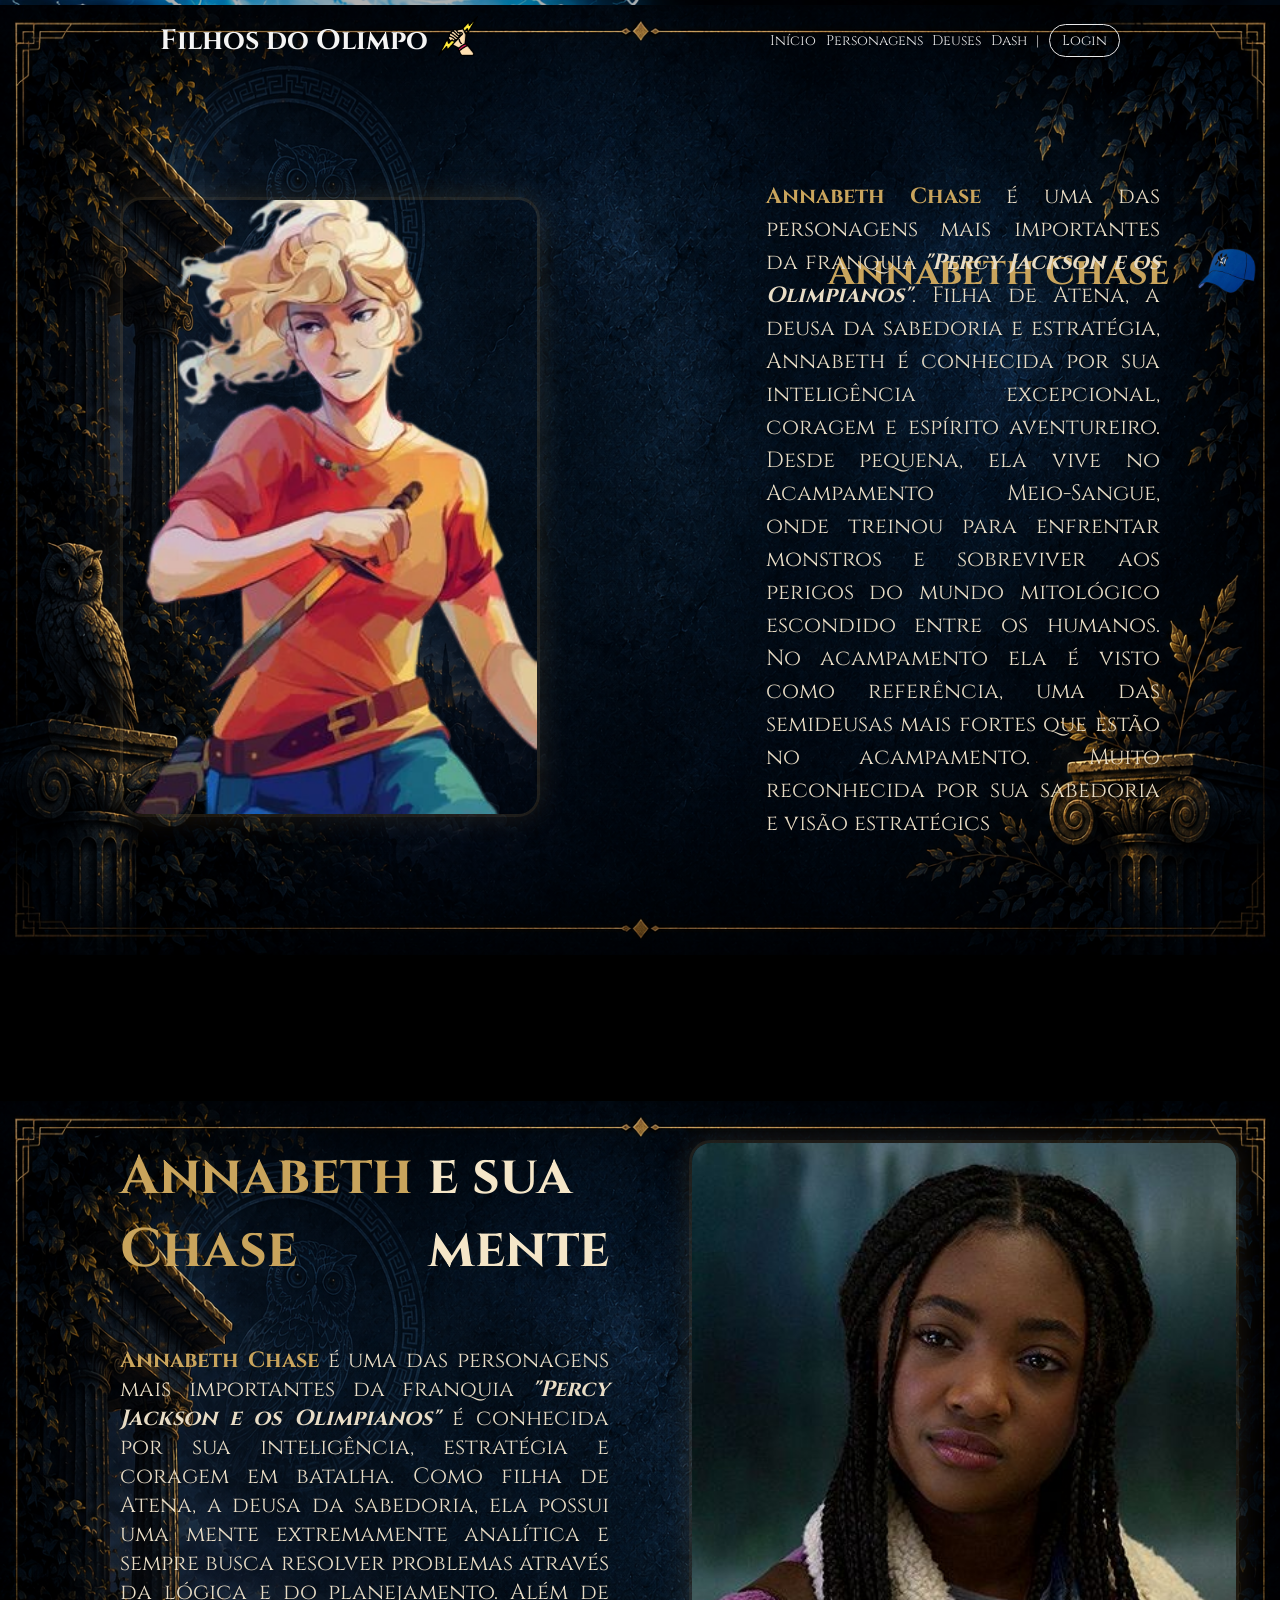
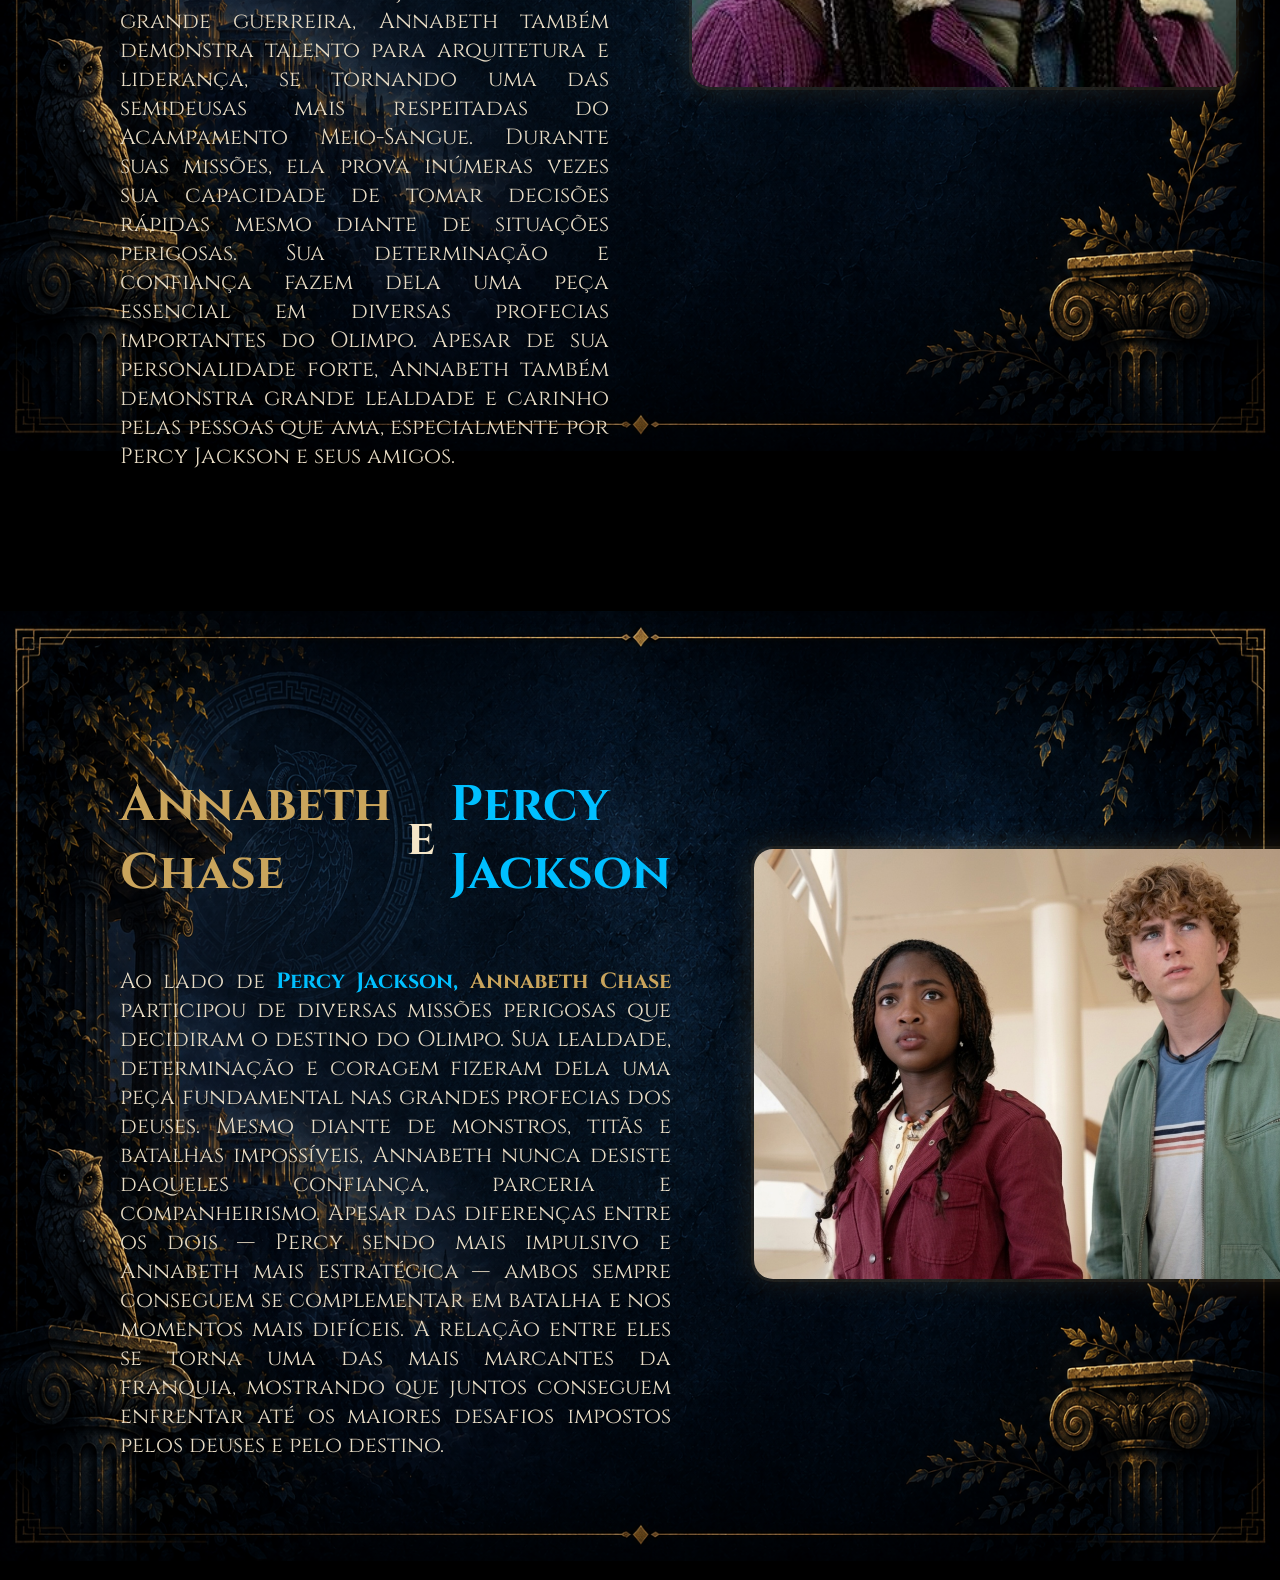
==== public/annabeth.html @ 49242289 "Adição de informações da annabeth" ====
<!doctype html>
<html lang="PT-BR">
  <head>
    <meta charset="UTF-8" />
    <meta http-equiv="X-UA-Compatible" content="IE=edge" />
    <meta name="viewport" content="width=device-width, initial-scale=1.0" />
    <title>Filhos do Olimpo</title>
    <script src="./js/sessao.js"></script>
    <link
      rel="stylesheet"
      href="https://cdn.jsdelivr.net/npm/bootstrap-icons@1.11.0/font/bootstrap-icons.css"
    />
    <link rel="stylesheet" href="./css/estilo.css" />
    <link rel="stylesheet" href="./css/annabeth.css" />
    <link
      rel="icon"
      href="./assets/icon/st_small_507x507-pad_600x600_f8f8f8.u1.png"
    />
    <link rel="preconnect" href="https://fonts.gstatic.com" />
    <link
      href="https://fonts.googleapis.com/css2?family=Cinzel:wght@400;700&display=swap"
      rel="stylesheet"
    />
  </head>
  <body>
    <div class="header transparente">
      <div class="container">
        <h1 class="titulo">
          <a href="./index.html" class="inicial">
            Filhos do Olimpo
            <span class="bolt"> </span>
          </a>
        </h1>
        <i class="fa-solid fa-bolt"></i>
        <ul class="navbar">
          <li>
            <a href="index.html">Início</a>
          </li>
          <li>
            <a href="personagens.html">Personagens</a>
          </li>
          <li>
            <a href="deuses.html">Deuses</a>
          </li>
          <li>
            <a href="./dashboard/dashboard.html">Dash</a>
          </li>
          <li>|</li>

          <li>
            <a id="loginBtn" href="login.html">Login</a>
          </li>
        </ul>
      </div>
    </div>
    <div class="contAnna">
      <div class="imgAnna">
        <img src="./assets/imgs/annabeth.jpeg" />
      </div>
      <div class="infoAnna">
        <div class="tituloAnna">
          <h3 style="color: #c9a45c">Annabeth Chase<img src="./assets/imgs/yankees.jpeg" /></h3>
        </div>
      </div>
        <div class="textos">
          <p>
            <b style="color: #c9a45c">Annabeth Chase</b> é uma das personagens
            mais importantes da franquia
            <b><i>"Percy Jackson e os Olimpianos"</i></b
            >. Filha de Atena, a deusa da sabedoria e estratégia, Annabeth é
            conhecida por sua inteligência excepcional, coragem e espírito
            aventureiro. Desde pequena, ela vive no Acampamento Meio-Sangue,
            onde treinou para enfrentar monstros e sobreviver aos perigos do
            mundo mitológico escondido entre os humanos. No acampamento ela é
            visto como referência, uma das semideusas mais fortes que estão no
            acampamento. Muito reconhecida por sua sabedoria e visão estratégics
          </p>
        </div>
      </div>
    </div>
   <div class="contAnna2">
  <div class="infoAnna2">
    <div class="tituloAnna2">
      <h3><b style="color: #c9a45c">Annabeth Chase</b> e sua mente</h3>
    </div>
    <div class="textos2">
      <p>
        <b style="color: #c9a45c">Annabeth Chase</b> é uma das personagens
        mais importantes da franquia
        <b><i>"Percy Jackson e os Olimpianos"</i></b> é conhecida por sua inteligência, 
        estratégia e coragem em batalha. Como filha de Atena, a deusa da sabedoria, 
        ela possui uma mente extremamente analítica e sempre busca resolver problemas 
        através da lógica e do planejamento. Além de grande guerreira, Annabeth também 
        demonstra talento para arquitetura e liderança, se tornando uma das semideusas 
        mais respeitadas do Acampamento Meio-Sangue.  Durante suas missões, ela prova inúmeras vezes sua capacidade de tomar decisões 
         rápidas mesmo diante de situações perigosas. Sua determinação e confiança fazem 
        dela uma peça essencial em diversas profecias importantes do Olimpo. Apesar de 
        sua personalidade forte, Annabeth também demonstra grande lealdade e carinho 
         pelas pessoas que ama, especialmente por Percy Jackson e seus amigos.
      </p>
    </div>
  </div>

  <div class="imgAnna2">
    <img src="./assets/imgs/annabeth2.jpeg" />
  </div>
</div>
<div class="contAnna2">
  <div class="infoAnna2">
    <div class="tituloAnna3">
      <h3><b style="color: #c9a45c">Annabeth Chase</b> e <b style="color: #00bfff">Percy Jackson</b></h3>
    </div>
    <div class="textos2">
      <p>
        Ao lado de <b style="color:#00bfff">Percy Jackson,</b> <b style="color: #c9a45c">Annabeth Chase</b> participou de diversas 
  missões perigosas que decidiram o destino do Olimpo. Sua lealdade, determinação e 
  coragem fizeram dela uma peça fundamental nas grandes profecias dos deuses. Mesmo 
  diante de monstros, titãs e batalhas impossíveis, Annabeth nunca desiste daqueles 
  confiança, parceria e companheirismo. Apesar das diferenças entre os dois — Percy 
  sendo mais impulsivo e Annabeth mais estratégica — ambos sempre conseguem se 
  complementar em batalha e nos momentos mais difíceis. A relação entre eles se torna 
  uma das mais marcantes da franquia, mostrando que juntos conseguem enfrentar até os 
  maiores desafios impostos pelos deuses e pelo destino.
      </p>
    </div>
  </div>
  <div class="imgAnna3">
    <img src="./assets/imgs/annabeth3.jpeg" />
  </div>
</div>
  </body>
</html>
<script>
  window.onload = function () {
    let nomeUsuario = sessionStorage.NOME_USUARIO;
    let deusUsuario = Number(sessionStorage.DEUS_USUARIO);
    if (nomeUsuario) {
        let loginBtn = document.getElementById("loginBtn");
    loginBtn.innerHTML = "Sair";
    loginBtn.href = "#";
    loginBtn.onclick = function(){
    sessionStorage.clear();
    window.location = "../login.html";
    };


    if(deusUsuario === 1){
      document.body.classList.add("poseidon");
    } else if(deusUsuario === 2){
      document.body.classList.add("hades");
    } else if(deusUsuario === 3){
      document.body.classList.add("zeus");
    }
      carregarDadosDeus(deusUsuario);
    };
}
</script>
---- public/css/estilo.css ----
@import url('https://fonts.googleapis.com/css2?family=Barlow:ital,wght@0,100;0,200;0,300;0,400;0,500;0,600;0,700;0,800;0,900;1,100;1,200;1,300;1,400;1,500;1,600;1,700;1,800;1,900&display=swap');

* {
  margin: 0;
  padding: 0;
  box-sizing: border-box;
}

/* Tema Poseidon */
body.poseidon {
  background-color: #0d3b66;
  color: #e0f7fa;
}
body.poseidon .header {
  height: var(--tamanho-header);
  border-bottom: 2px solid  #00BFFF;
  top: 0;
  width: 100%;
  display: flex;
  justify-content: space-between;
  align-items: center;
  padding: 20px 40px;
  z-index: 100;

  position: fixed;
  background-color: black;
  transition: background-color, border-bottom 0.3s ease-in-out, padding 0.4s ease-in-out ;
}
body.poseidon .header.transparente{
  background-color: rgba(0, 0, 0, 0);
  border-bottom: none;
}
body.poseidon p{
  color: #00BFFF
}
body.poseidon .navbar {
  color: #87CEFA
}
body.poseidon .navbar a{
  color: #87CEFA
}
body.poseidon .navbar a:hover {
  color: #00BFFF;
}
body.poseidon .titulo a{
  color: #00BFFF;
}
body.poseidon .bolt{
  background-image: url('../assets/imgs/poseidon.png');
  width: 30px;
  height: 35px;
  top: 0px  
}
body.poseidon .infoPercy p{
  color: white;
}
/* Tema Hades */
body.hades {
  background-color: #1c1c1c;
  color: #343434;
}
body.hades .header {
  height: var(--tamanho-header);
  border-bottom: 2px solid  red;
  top: 0;
  width: 100%;
  display: flex;
  justify-content: space-between;
  align-items: center;
  padding: 20px 40px;
  z-index: 100;

  position: fixed;
  background-color: black;
  transition: background-color, border-bottom 0.3s ease-in-out, padding 0.4s ease-in-out ;
}
body.hades .header.transparente{
  background-color: rgba(0, 0, 0, 0);
  border-bottom: none;
}
body.hades p{
  color: #FF0000;

}
body.hades .navbar{
  color: #FF0000
}
body.hades .navbar a{
  color: #FF0000;
}
body.hades .navbar a:hover {
  font-weight: bold;
  color: #DC143C;

}
body.hades .titulo a{
  color: #FF0000;
}
body.hades .bolt{
  background-image: url('../assets/imgs/hades.png');
  width: 40px;
  height: 40px;
}
body.hades .infoPercy p{
  color: white;
}
/* Tema Zeus */
body.zeus {
  color: #333;
}
body.zeus .header {
  height: var(--tamanho-header);
  border-bottom: 2px solid  #FFD700;
  top: 0;
  width: 100%;
  display: flex;
  justify-content: space-between;
  align-items: center;
  padding: 20px 40px;
  z-index: 100;

  position: fixed;
  background-color: black;
  transition: background-color, border-bottom 0.3s ease-in-out, padding 0.4s ease-in-out ;
}
body.zeus .header.transparente{
  background-color: rgba(0, 0, 0, 0);
  border-bottom: none;
}
body.zeus p{
  color: #FFD700
}
body.zeus .navbar{
  color: #FFD700
}
body.zeus .navbar a{
  color: #FFD700
}
body.zeus .navbar a:hover {
  color: #ffd60a;
}
body.zeus .titulo a{
  color: #FFD700;
}
body.zeus .infoPercy p{
  color: white;
}
html, body {
  height: 100%;
  margin: 0;
  padding: 0;
  font-family: 'Cinzel', serif;
  background-color: black;
  background-image: url('../assets/imgs/e994ff5019046b02f3ac9ad1aa79e4ce1685624efe61283eb0e5be4d29fea6fa.webp');
  background-size: cover;
  background-position: center;
  background-repeat: no-repeat;
  position:relative;
}
body::before{
  content: "";
  position: fixed;
  inset: 0;
  background: rgba(0,0,0,0.3);
  z-index: 0;
}


:root {
  --tamanho-header: 80px;
  --tamanho-banner: calc(100vh - var(--tamanho-header) - var(--tamanho-footer) - 2px);
  --tamanho-simulador: calc(100vh - var(--tamanho-header) - var(--tamanho-footer) - 2px);
  --tamanho-login: calc(190vh - var(--tamanho-header) - var(--tamanho-footer) - 2px);
  --tamanho-footer: 65px;
}

.container {
  display: flex;
  width: 80%;
  margin: auto;
}

.header {
  height: var(--tamanho-header);
  border-bottom: 2px solid  #EAEAEA;
  top: 0;
  width: 100%;
  display: flex;
  justify-content: space-between;
  align-items: center;
  padding: 20px 40px;
  z-index: 100;

  position: fixed;
  background-color: black;
  transition: background-color, border-bottom 0.3s ease-in-out, padding 0.4s ease-in-out ;
}

.header.transparente{
  background-color: rgba(0, 0, 0, 0);
  border-bottom: none;
}

.header .container {
  justify-content: space-between;
  align-items: center;
  height: 100%;
}

.header a {
  text-decoration: none;
  color: #EAEAEA;
  display: inline-block;
  transition: .3s;
}

.header a:hover{
  transform: scale(1.05);
}

#fraseContainer{
  display: none;
}

.agora {
  font-weight: 800;
}

.navbar{
  width: 350px;
  display: flex;
  align-items: center;
  justify-content: space-between;
  list-style: none;
  color: white;
  margin-left: 25px;
  font-size: 14px;
  position: relative;
}
.navbar #loginBtn{
  padding: 6px 12px;
  border: 1px solid;
  border-radius: 20px;
  
}

.navbar a {
  transition: 0.5s;

}

.navbar a:hover{
  transform: scale(1.1);
  color: rgb(255, 255, 255);
  font-weight: bold;
} 

.titulo {
  display: flex;
  align-items: center;
  gap: 10px;
  text-decoration: none;
  color: #F5F5F5;
  font-size: 28px;
}

.titulo .inicial{
  display: flex;
  align-items: center;
  gap: 10px;
  text-decoration: none;
  color: #F5F5F5;
  font-size: 28px;
}

.bolt{
    width: 40px;
    height: 40px;
    background-image: url('../assets/imgs/zeus.png');
    background-size: contain;
    background-repeat: no-repeat;
    background-position: center;
    position: relative;
    top: -4px;
}

.header h1 {
  margin: 0;
}

/*   */

.banner {
  width: 100%;
  height: 100vh;
  color: white;
  /* background-image: url('../assets/imgs/e994ff5019046b02f3ac9ad1aa79e4ce1685624efe61283eb0e5be4d29fea6fa.webp');
  background-size: cover;
  background-position: center;
  background-repeat: no-repeat; */
  position:relative;
}

/* .banner::before {
  /* content: "";
  position: absolute;
  inset: 0;
  background: rgba(0,0,0,0.6); 
}  */

.banner .container {
  justify-content: center;
  align-items: center;
  height: 100%;
  max-width: 3000px;
  text-align: left;
  position: relative;
  z-index: 1;
}

.banner .container p {
  width: 50%;
  margin: 0;
  padding: 0;
  font-size: 36px;
  text-align: center;
}

.banner .container span {
  font-weight: 800;
}
 /* .banner .tituloPercy{
  width: 50%;
  height: 15vh;
  display: flex;
  margin: 0 auto;
  justify-content: center;
  font-size: 36px;
  text-align: center;
  align-items: center;
} */
.contPercy{
    width: 100%;
    height: 100vh;
    display: flex;
    align-items: center;
    justify-content: space-between;
    padding: 0 100px;
    position: relative;
    
}
.imgPercy img{
    width: 650px;
    border-radius: 20px;
    box-shadow: 0 0 7px rgb(212, 127, 22);
    margin-top: 150px;
}
.infoPercy{
    width: 85%;
    margin-right: 30px;
    color: white;
    text-align: right;
    display: flex;
    gap: 10px;
    flex-direction: column;
    justify-content: center;
    margin-top: 150px;
}
.textos{
  font-size: 25px;
  width: 145%;
  margin-left: -200px;
} 
.direita{
  width: 50%;
  display: flex;
  flex-direction: column;
  align-items: center;
}
.tituloPercy{
    margin-bottom: 675px;
    margin-right: -100px;
}
.tituloPercy h3{
    font-size: 38px;
    color: #00BFFF;
}
.tituloPercy img{
  width: 45px;
}
.contPercy2{
    width: 100%;
    min-height: 100vh;
    display: flex;
    justify-content: space-between;
    align-items: center;
    padding: 0 120px;
    gap: 80px;
}
.infoPercy2{
    width: 55%;
    color: white;
    text-align: left;
}
.tituloPercy2 h3{
    display: flex;
    align-items: center;
    gap: 15px;
    font-size: 54px;
    margin-bottom: 30px;
}
.tituloPercy2 img{
    width: 45px;
}
.texto2 p{
    font-size: 22px;
    line-height: 1.8;
}
.imgPercy2 img{
    width: 650px;
    border-radius: 20px;
    box-shadow: 0 0 7px rgb(212, 127, 22);
}
.contPercy3{
    width: 100%;
    min-height: 100vh;
    display: flex;
    justify-content: space-between;
    align-items: center;
    padding: 0 120px;
    gap: 80px;
}
.infoPercy3{
    width: 55%;
    color: white;
    text-align: left;
}
.tituloPercy3 h3{
    display: flex;
    align-items: center;
    gap: 15px;
    font-size: 58px;
    margin-bottom: 30px;
    color: #00bfff;
}
.tituloPercy3 img{
    width: 50px;
}
.texto3 p{
    font-size: 22px;
}
.imgPercy3 img{
    width: 650px;
    border-radius: 20px;
    box-shadow: 0 0 7px rgb(212, 127, 22);
}
.botaoPers{
    width: 100%;
    display: flex;
    justify-content: center;
    align-items: center;
    margin: 120px 0;
    padding-bottom: 120px;
} 
.btnPersonagens{
    padding: 18px 40px;
    border-radius: 14px;
    color: white;
    text-decoration: none;
    font-size: 22px;
    font-family: 'Cinzel', serif;
    background: #00bfff52;
    transition: .2s;
    box-shadow: 0 0 15px rgba(0,191,255,.25);
}
.btnPersonagens:hover{
  transform: scale(1.02);
}

/* FOOTER */

.footer {
  background-color: #32b9cd;
  height: 150px;
  color: #fff;
  display: flex;
  font-size: 15px;
}

.footer .container {
  justify-content: center;
  text-align: center;
}

.footer .container .version {
  font-size: 12px;
}

/* LOGIN */

.login {
  background-image: url('../assets/imgs/login2.jpeg');
  background-size: cover;
  height: 100vh;
  position: relative;
}

.login::before {
  content: "";
  position: absolute;
  inset: 0;
  background: rgba(0,0,0,0.4);
  z-index: 0  
} 

.login .container {
  justify-content: center;
  align-items: center;
  height: 100%;
  position: relative;
  z-index: 2;
}

.login .inicial{
  display: flex;
  justify-content: center;
  align-items: center;
  text-align: center;
}

.card {
  width: 425px;
  background-color: rgb(19, 64, 116, 0.4);
  border-radius: 10px;
  display: flex;
  align-items: center;
  justify-content: space-evenly;
  color: #EAEAEA;
  flex-direction: column;
  padding: 30px;
}

.card h2 {
  margin: 0;
  font-size: 30px;
}

.formulario {
  display: flex;
  height: 90%;
  width: 80%;
  justify-content: space-around;
  flex-direction: column;
}

.formulario span {
  font-size: 15px;
  font-weight: 800;
}

.formulario input{
  border: 2px solid #2A2F3A;
  text-align: center;
  border-radius: 10px;
  margin: 0;
}

.formulario select {
  border: 2px solid #2A2F3A;
  background-color: white;
  color: gray;
  height: 36px;
  text-align: center;
  border-radius: 10px;
  margin: 0;
}

.campo {
  display: flex;
  flex-direction: column;
  justify-content: start;
  padding: 5px 0;
}

.botao {
  cursor: pointer;
  font-family: 'Cinzel', serif;
  border: 0;
  border-radius: 5px;
  font-weight: 600;
  font-size: 18px;
  color: #fff;
  background-color: #B03A48;
  width: 120px;
  height: 30px;
  align-self: center;
  margin-top: 20px;
}

.loading-div {
  width: 50px;
  display: none;
}

.loading-div img {
  height: 50px;
  width: 50px;
}

#div_erros_login {
  display: none
}

/* FORMULARIO */

.alerta_erro{
  display: flex;
  justify-content: flex-end;
}

.card_erro {
  display: none;
  background-color: #fff;
  color: black;
  width: 230px;
  position: fixed;
  border-radius: 4px;
  border: #ED145B 3px solid;
  padding: 10px;
  margin-right: 10%;
}

.card_erro #mensagem_erro{
  font-weight: 500;
  font-size: 20px;
}

.formulario .tipo_campo {
  font-size: 20px;
  font-weight: 600 !important;
}

.formulario {
  display: flex;
  flex-direction: column;
}

input{
  margin-bottom: 10px;
  border: 2px solid #32b9cd;
  padding: 10px;
  text-align: center;
  border-radius: 10px;
}

.btn {
  font-family: 'Cinzel', serif;
  border: 0;
  border-radius: 5px;
  font-weight: 600;
  font-size: 18px;
  padding: 10px 15px;
  color: white;
  background-color: #ED145B;
  width: 120px;
  align-self: center;
  margin-top: 5px;
}

.loading-div {
  width: 50px;
  margin: auto;
  display: none;
}

.loading-div img {
  height: 50px;
  width: 50px;
}

/* SIMULADOR */

.simulador {
  color: white;
}

.simulador .container {
  flex-direction: column;
  overflow: scroll; 
  height: var(--tamanho-simulador);
}

/* ALERTA */

#alerta {
  position: absolute;
  right: 0;
  bottom: 0;
}

.mensagem-alarme {
  background-color: white;
  border-radius: 5px;
  width: 300px;
  height: 80px;
  margin: 10px;
  padding: 10px 0;
  display: flex;
  justify-content: space-evenly;
  align-items: center;
}

.mensagem-alarme h3 {
  font-size: 14px;
  margin: 0;
}

.mensagem-alarme .informacao {
  width: 66%;
}

.alarme-sino {
  width: 48px;
  height: 48px;
  animation-name: bell;
  animation-duration: 4s;
  background-image: url('https://cdn-icons-png.flaticon.com/512/1157/1157000.png');
  background-size: cover;
  animation-iteration-count: infinite;
}

@keyframes bell {
  0%   {transform: rotate(25deg)}
  25%  {transform: rotate(-25deg)}
  50%  {transform: rotate(25deg)}
  75%  {transform: rotate(-25deg)}
  100% {transform: rotate(25deg)}
}
---- public/css/annabeth.css ----
html, body{
    height: 100%;
    margin: 0;
    padding: 0;
    color: white;
    font-family: 'Cinzel', serif;
    /* background-image: url('../assets/imgs/annabethFundo.jpeg'); */
}
/* body{
    background-image: url('../assets/imgs/annabethFundo.jpeg');
    background-size: cover;
    background-repeat: no-repeat;
    background-position: center top;     
}  */
.contAnna{
    width: 100%;
    display: flex;
    justify-content: center;
    align-items: center;
    gap: 80px;
    padding: 180px 120px 120px;
    background-image: url('../assets/imgs/annabethFundo.jpeg');
    background-size: 100% 950px;
    background-position: center;
    background-repeat: no-repeat;
    position: relative;
    z-index: 10;
}
.imgAnna img{
    width: 420px;
    height: 620px;
    object-fit: cover;
    border: 3px solid rgba(201, 164, 92, 0.15);
    border-radius: 22px;
    box-shadow: 0 0 30px rgba(201, 164, 92, 0.15);
}
.infoAnna{
    width: 700px;
    display: flex;
    flex-direction: column;
    justify-content: center;
    align-items: center;
    gap: 35px;
}
.tituloAnna h3{
    display: flex;
    align-items: center;
    font-size: 64px;
    color: #f5e6c8;
    gap: 15px;
    text-align: center;
}
.tituloAnna h3{
    font-size: 38px;
    width: 500px;
    margin-bottom: 475px;
    margin-right: -800px;
    margin-left: 75px;
}
.tituloAnna img{
    width: 90px;
}
.textos{
    width: 100%;
}
.textos p{
    width: 100%;
    font-size: 22px;
    line-height: 1.5;
    color: #e8dcc5;
    text-align: justify;
}
.contAnna2{
    width: 100%;
    min-height: 100vh;
    display: flex;
    justify-content: space-between;
    align-items: flex-start;
    gap: 80px;
    padding: 180px 120px 120px;
    background-image: url('../assets/imgs/annabethFundo.jpeg');
    background-size: 100% 950px;
    background-position: center;
    background-repeat: no-repeat;
    position: relative;
    z-index: 10;
}
.imgAnna2 img{
    display: flex;
    justify-content: right;
    width: 550px;
    border: 3px solid rgba(201, 164, 92, 0.15);
    border-radius: 22px;
    box-shadow: 0 0 30px rgba(201, 164, 92, 0.15);
}
.infoAnna2{
    width: 55%;
    display: flex;
    flex-direction: column;
    gap: 30px;
    text-align: left;
}
.tituloAnna2 h3{
    display: flex;
    align-items: center;
    gap: 15px;
    font-size: 54px;
    margin-bottom: 30px;
    color: #f5e6c8;
}
.tituloAnna2 img{
    width: 70px;
}
.textos2 p{
    font-size: 22px;
    color: #e8dcc5;
    text-align: justify;
}
.tituloAnna3 h3{
    display: flex;
    align-items: center;
    gap: 15px;
    font-size: 50px;
    margin-bottom: 30px;
    color: #f5e6c8;
}
.imgAnna3 img{
    margin-top: 75px;
    display: flex;
    justify-content: right;
    width: 650px;
    border: 3px solid rgba(201, 164, 92, 0.15);
    border-radius: 22px;
    box-shadow: 0 0 30px rgba(201, 164, 92, 0.15);
}
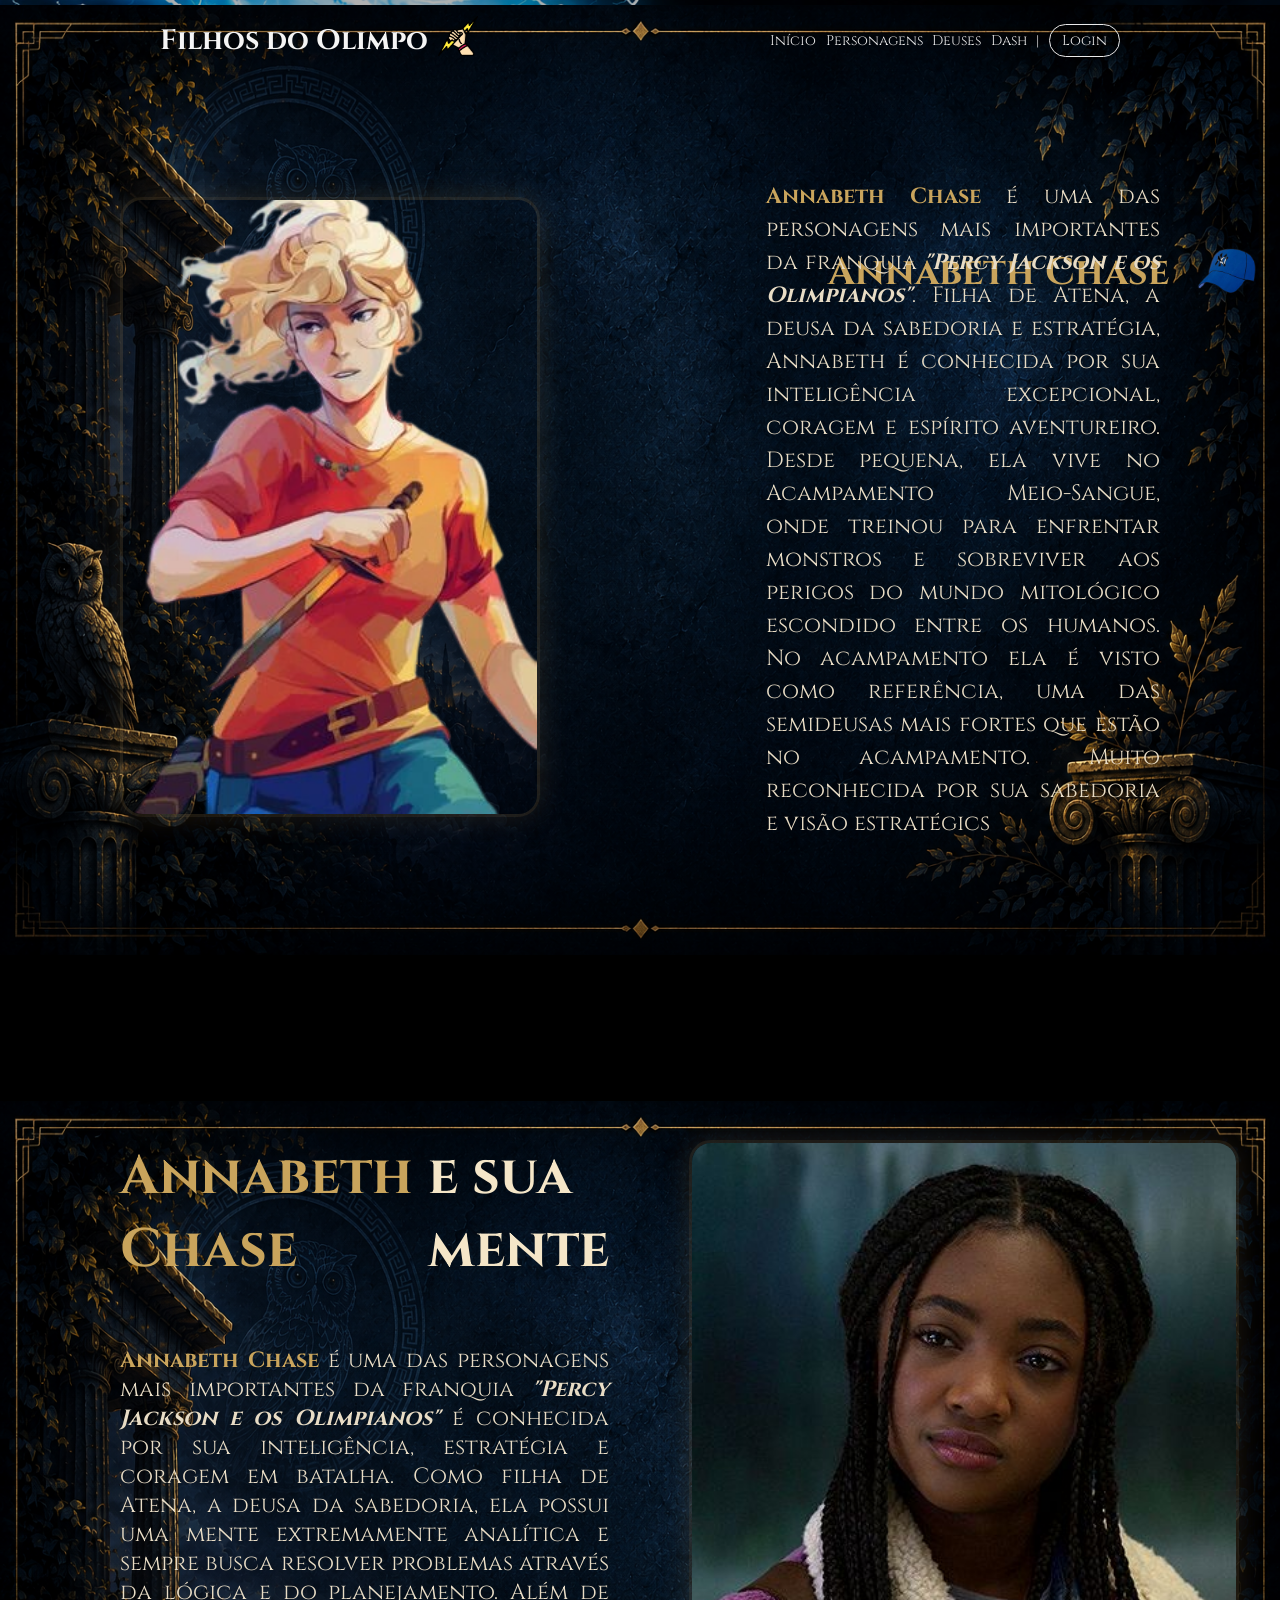
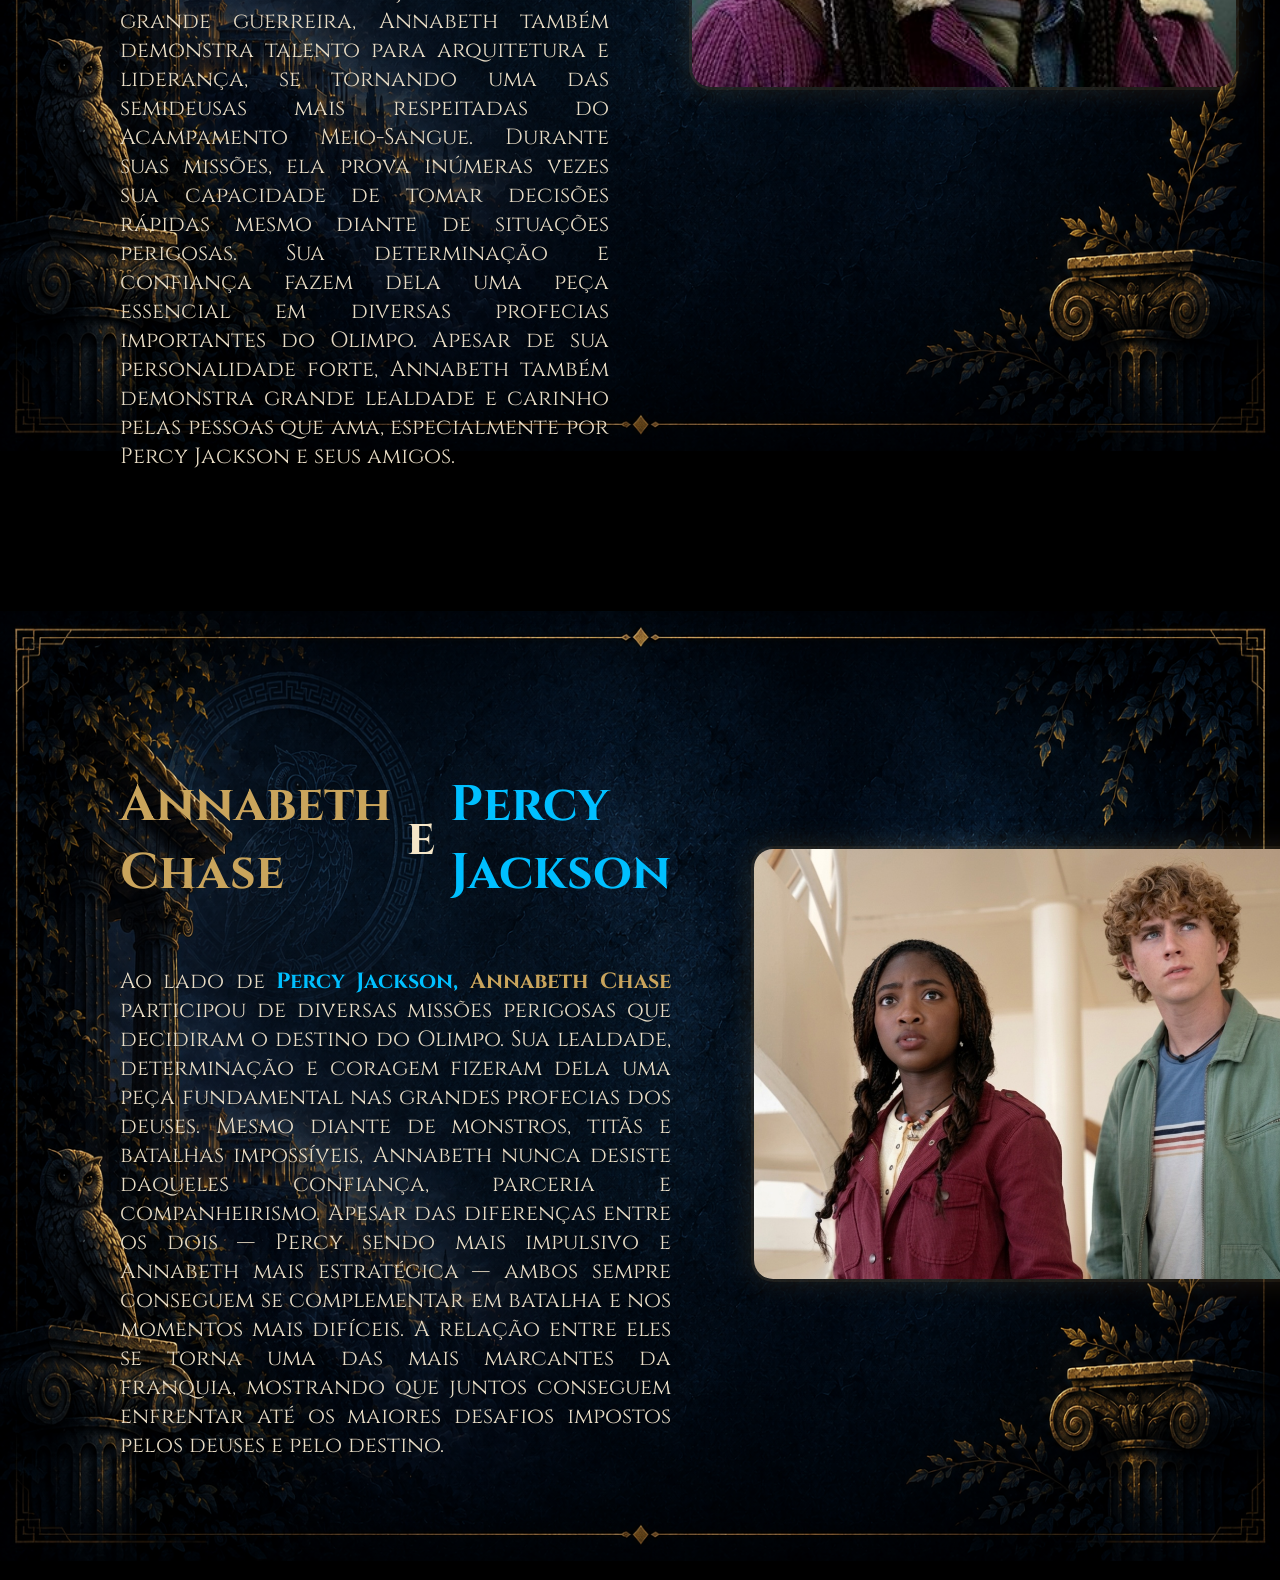
==== commit 7c15368f: "Adição da aba do grover" ====
--- a/public/annabeth.html
+++ b/public/annabeth.html
@@ -128,7 +128,7 @@
     <img src="./assets/imgs/annabeth3.jpeg" />
   </div>
 </div>
-  </body>
+</body>
 </html>
 <script>
   window.onload = function () {
--- a/public/css/estilo.css
+++ b/public/css/estilo.css
@@ -352,7 +352,7 @@
 .imgPercy img{
     width: 650px;
     border-radius: 20px;
-    box-shadow: 0 0 7px rgb(212, 127, 22);
+    box-shadow: 0 0 7px #00bfffad;
     margin-top: 150px;
 }
 .infoPercy{
@@ -419,7 +419,7 @@
 .imgPercy2 img{
     width: 650px;
     border-radius: 20px;
-    box-shadow: 0 0 7px rgb(212, 127, 22);
+    box-shadow: 0 0 7px #00bfffad;
 }
 .contPercy3{
     width: 100%;
@@ -452,7 +452,7 @@
 .imgPercy3 img{
     width: 650px;
     border-radius: 20px;
-    box-shadow: 0 0 7px rgb(212, 127, 22);
+    box-shadow: 0 0 7px #00bfffad;
 }
 .botaoPers{
     width: 100%;
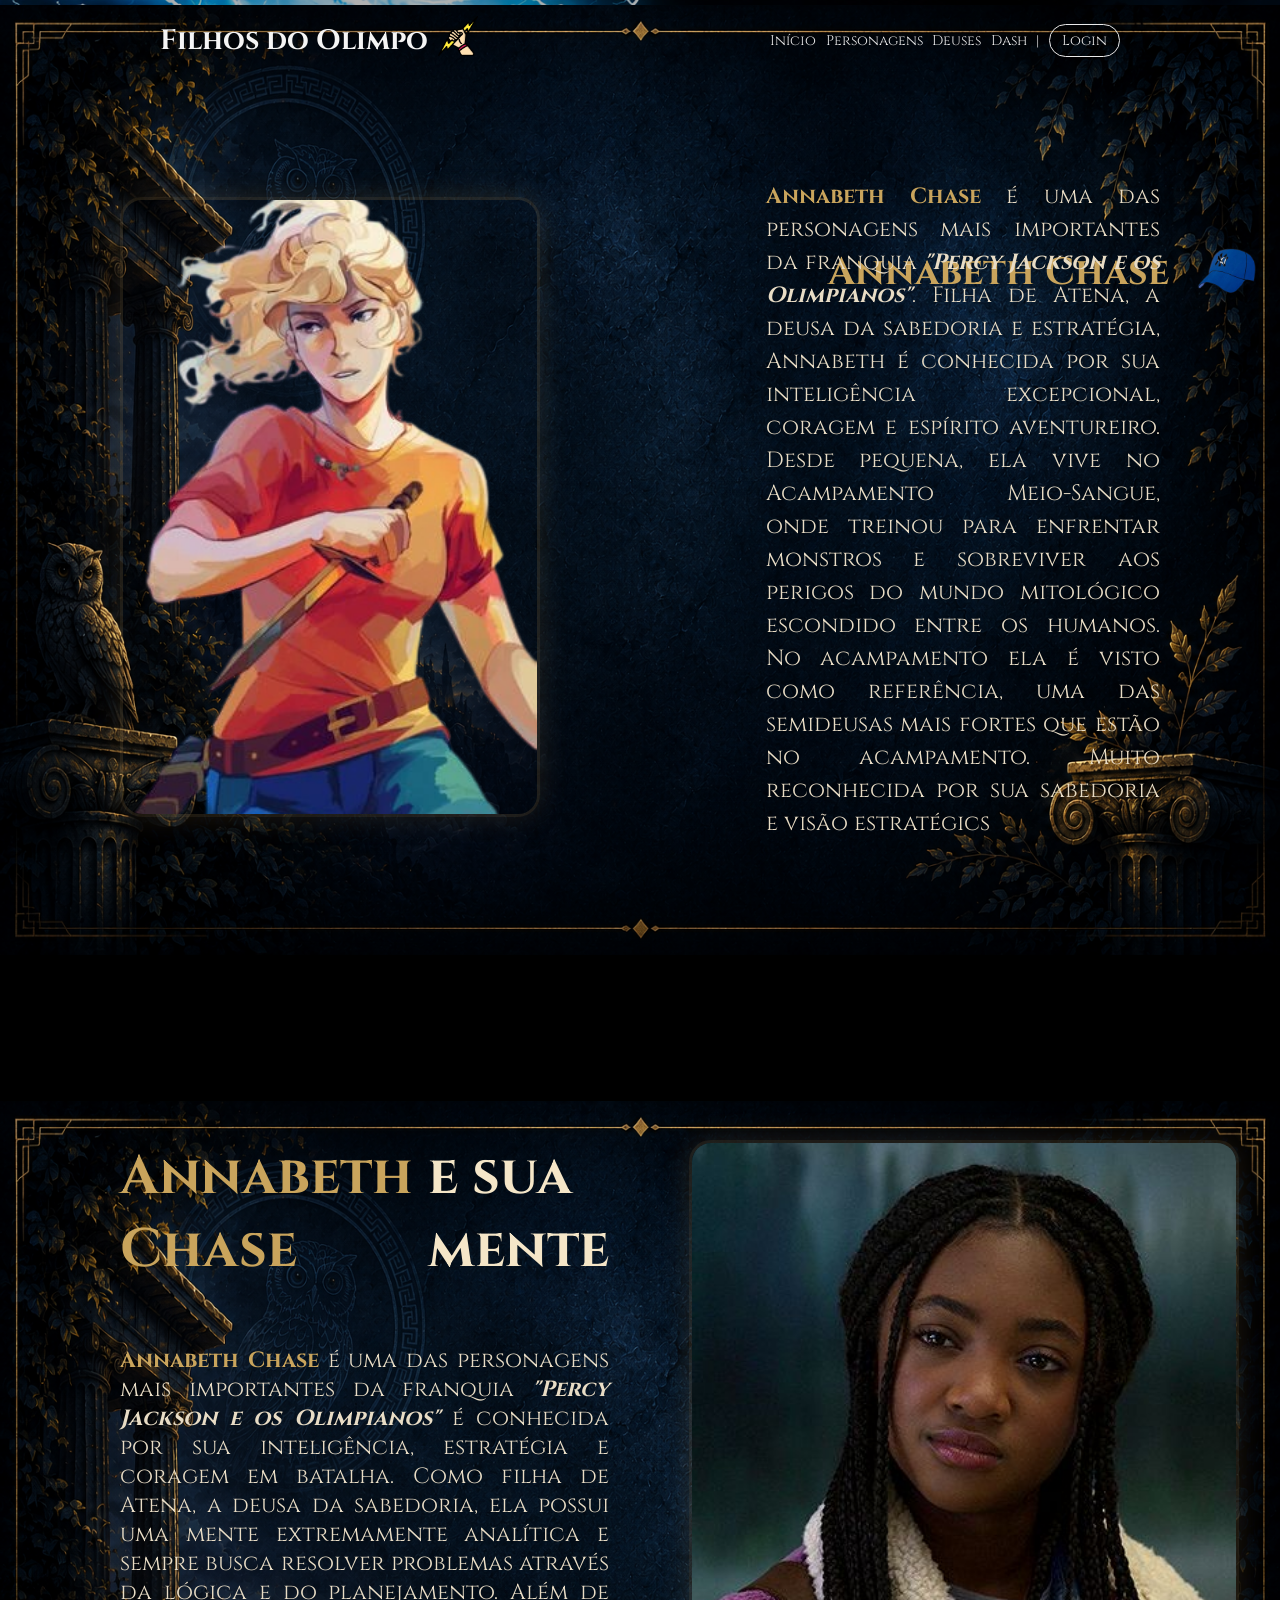
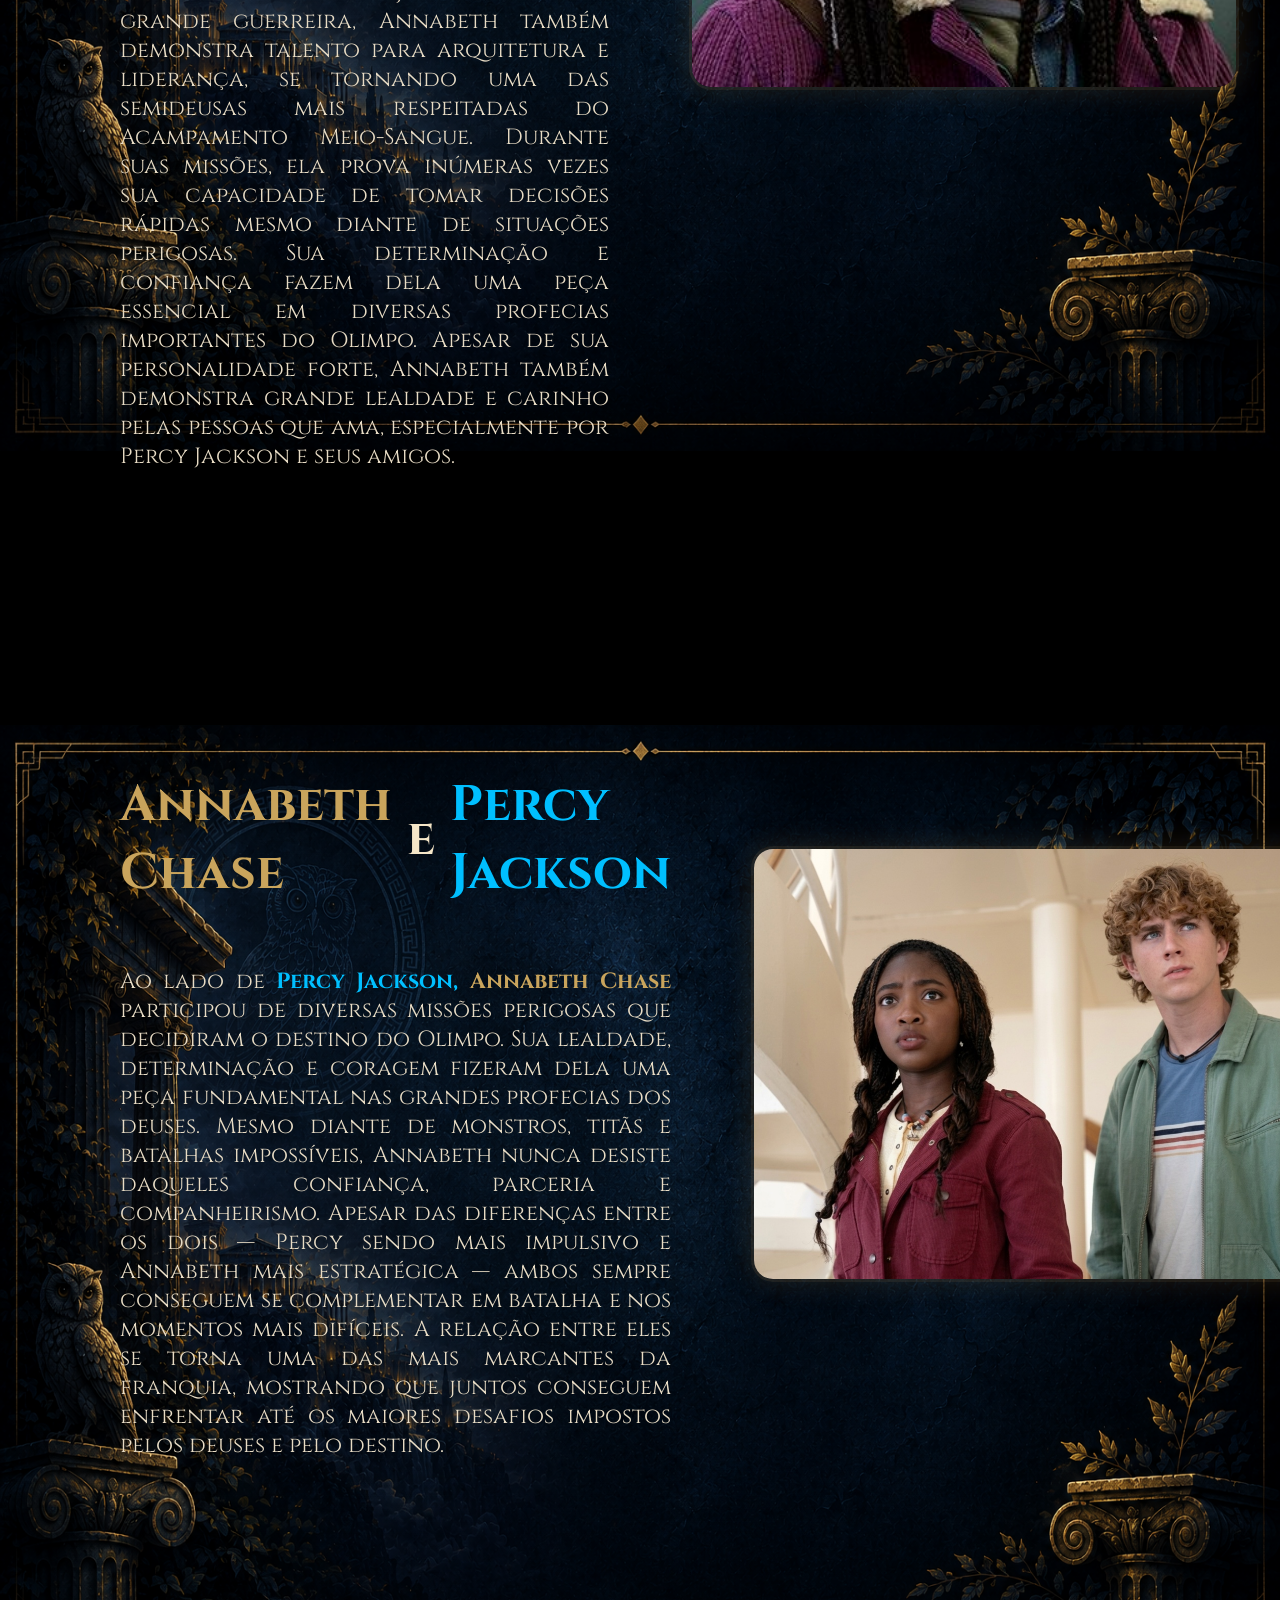
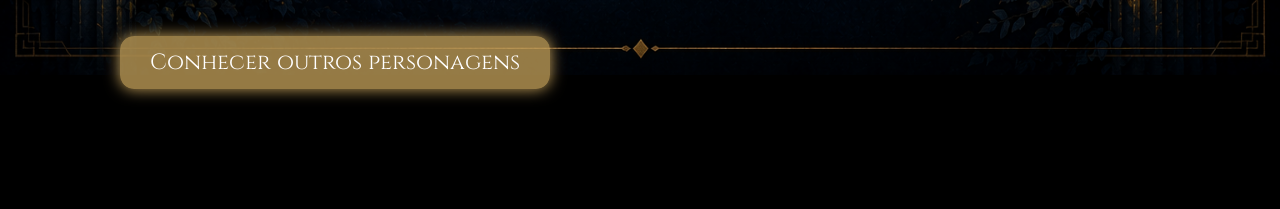
==== commit 981d9247: "Adição do hover nos novos botões" ====
--- a/public/annabeth.html
+++ b/public/annabeth.html
@@ -6,21 +6,12 @@
     <meta name="viewport" content="width=device-width, initial-scale=1.0" />
     <title>Filhos do Olimpo</title>
     <script src="./js/sessao.js"></script>
-    <link
-      rel="stylesheet"
-      href="https://cdn.jsdelivr.net/npm/bootstrap-icons@1.11.0/font/bootstrap-icons.css"
-    />
-    <link rel="stylesheet" href="./css/estilo.css" />
-    <link rel="stylesheet" href="./css/annabeth.css" />
-    <link
-      rel="icon"
-      href="./assets/icon/st_small_507x507-pad_600x600_f8f8f8.u1.png"
-    />
+    <link rel="stylesheet" href="https://cdn.jsdelivr.net/npm/bootstrap-icons@1.11.0/font/bootstrap-icons.css"/>
+    <link rel="stylesheet" href="./css/estilo.css"/>
+    <link rel="stylesheet" href="./css/annabeth.css"/>
+    <link rel="icon" href="./assets/icon/st_small_507x507-pad_600x600_f8f8f8.u1.png"/>
     <link rel="preconnect" href="https://fonts.gstatic.com" />
-    <link
-      href="https://fonts.googleapis.com/css2?family=Cinzel:wght@400;700&display=swap"
-      rel="stylesheet"
-    />
+    <link href="https://fonts.googleapis.com/css2?family=Cinzel:wght@400;700&display=swap" rel="stylesheet"/>
   </head>
   <body>
     <div class="header transparente">
@@ -46,7 +37,6 @@
             <a href="./dashboard/dashboard.html">Dash</a>
           </li>
           <li>|</li>
-
           <li>
             <a id="loginBtn" href="login.html">Login</a>
           </li>
@@ -100,7 +90,6 @@
       </p>
     </div>
   </div>
-
   <div class="imgAnna2">
     <img src="./assets/imgs/annabeth2.jpeg" />
   </div>
@@ -121,13 +110,15 @@
   complementar em batalha e nos momentos mais difíceis. A relação entre eles se torna 
   uma das mais marcantes da franquia, mostrando que juntos conseguem enfrentar até os 
   maiores desafios impostos pelos deuses e pelo destino.
-      </p>
+      </p><br><br><br><br><br><br><br><br>
+        <a href="./personagens.html" class="btnCon">Conhecer outros personagens</a>
     </div>
   </div>
   <div class="imgAnna3">
     <img src="./assets/imgs/annabeth3.jpeg" />
   </div>
 </div>
+    <script src="./js/transicao.js"></script>
 </body>
 </html>
 <script>
--- a/public/css/estilo.css
+++ b/public/css/estilo.css
@@ -54,6 +54,12 @@
 body.poseidon .infoPercy p{
   color: white;
 }
+body.poseidon .infoPercy2 p{
+  color: white;
+}
+body.poseidon .infoPercy3 p{
+  color: white;
+}
 /* Tema Hades */
 body.hades {
   background-color: #1c1c1c;
@@ -104,6 +110,12 @@
 body.hades .infoPercy p{
   color: white;
 }
+body.hades .infoPercy2 p{
+  color: white;
+}
+body.hades .infoPercy3 p{
+  color: white;
+}
 /* Tema Zeus */
 body.zeus {
   color: #333;
@@ -143,6 +155,12 @@
   color: #FFD700;
 }
 body.zeus .infoPercy p{
+  color: white;
+}
+body.zeus .infoPercy2 p{
+  color: white;
+}
+body.zeus .infoPercy3 p{
   color: white;
 }
 html, body {
@@ -474,7 +492,7 @@
     box-shadow: 0 0 15px rgba(0,191,255,.25);
 }
 .btnPersonagens:hover{
-  transform: scale(1.02);
+  transform: scale(1.05);
 }
 
 /* FOOTER */
--- a/public/css/annabeth.css
+++ b/public/css/annabeth.css
@@ -1,17 +1,30 @@
+/* Tema deuses */
+body.poseidon .textos p{
+    color:#e8dcc5
+}
+body.poseidon .textos2 p{
+    color:#e8dcc5
+}
+body.hades .textos p{
+    color:#e8dcc5
+}
+body.hades .textos2 p{
+    color:#e8dcc5
+}
+body.zeus .textos p{
+    color:#e8dcc5
+}
+body.zeus .textos2 p{
+    color:#e8dcc5
+}
+/* Tema deuses */
 html, body{
     height: 100%;
     margin: 0;
     padding: 0;
     color: white;
     font-family: 'Cinzel', serif;
-    /* background-image: url('../assets/imgs/annabethFundo.jpeg'); */
 }
-/* body{
-    background-image: url('../assets/imgs/annabethFundo.jpeg');
-    background-size: cover;
-    background-repeat: no-repeat;
-    background-position: center top;     
-}  */
 .contAnna{
     width: 100%;
     display: flex;
@@ -133,4 +146,19 @@
     border-radius: 22px;
     box-shadow: 0 0 30px rgba(201, 164, 92, 0.15);
 }
-    +.btnCon{
+    display: inline-block;
+    padding: 12px 30px;
+    border-radius: 14px;
+    color: white;
+    text-decoration: none;
+    font-size: 22px;
+    font-family: 'Cinzel', serif;
+    background: #c9a55cbd;
+    box-shadow: 0 0 15px #c9a45c;
+    transition: .2s;
+}
+
+.btnCon:hover{
+    transform: scale(1.05);
+}
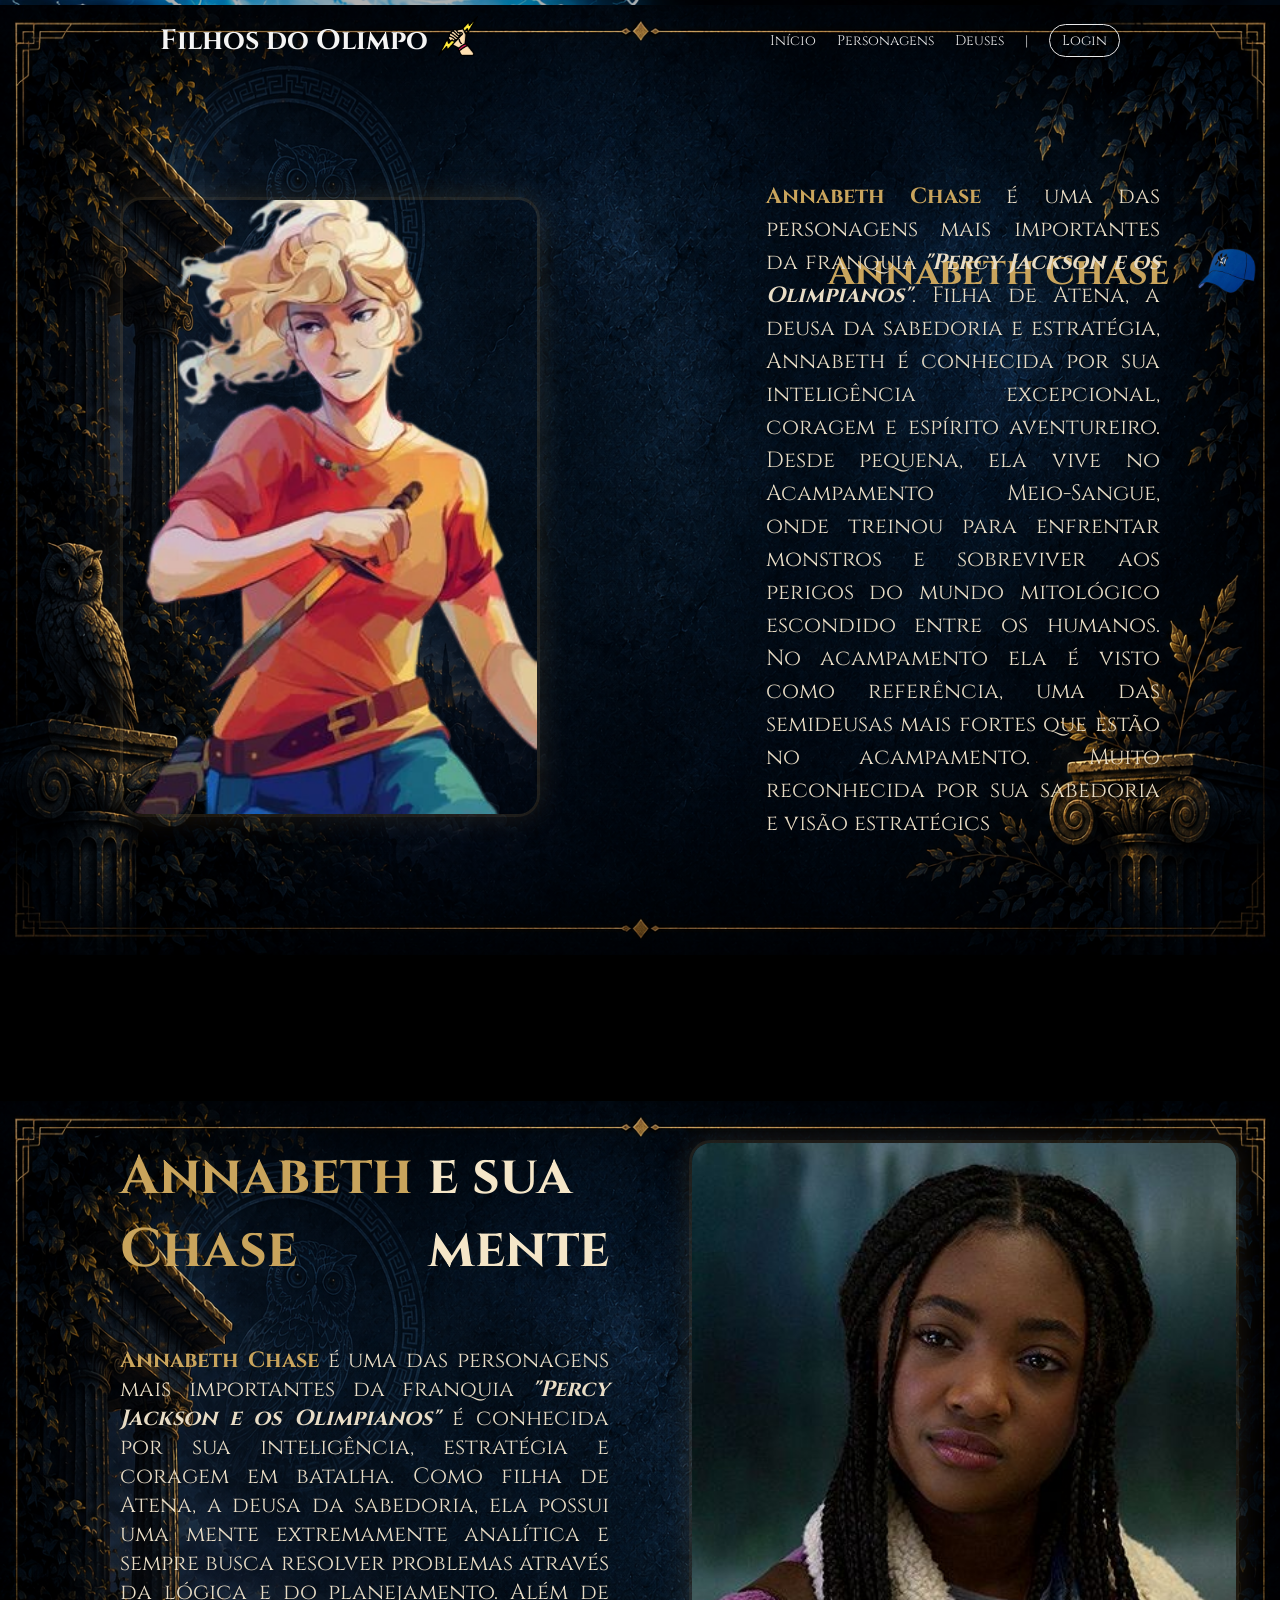
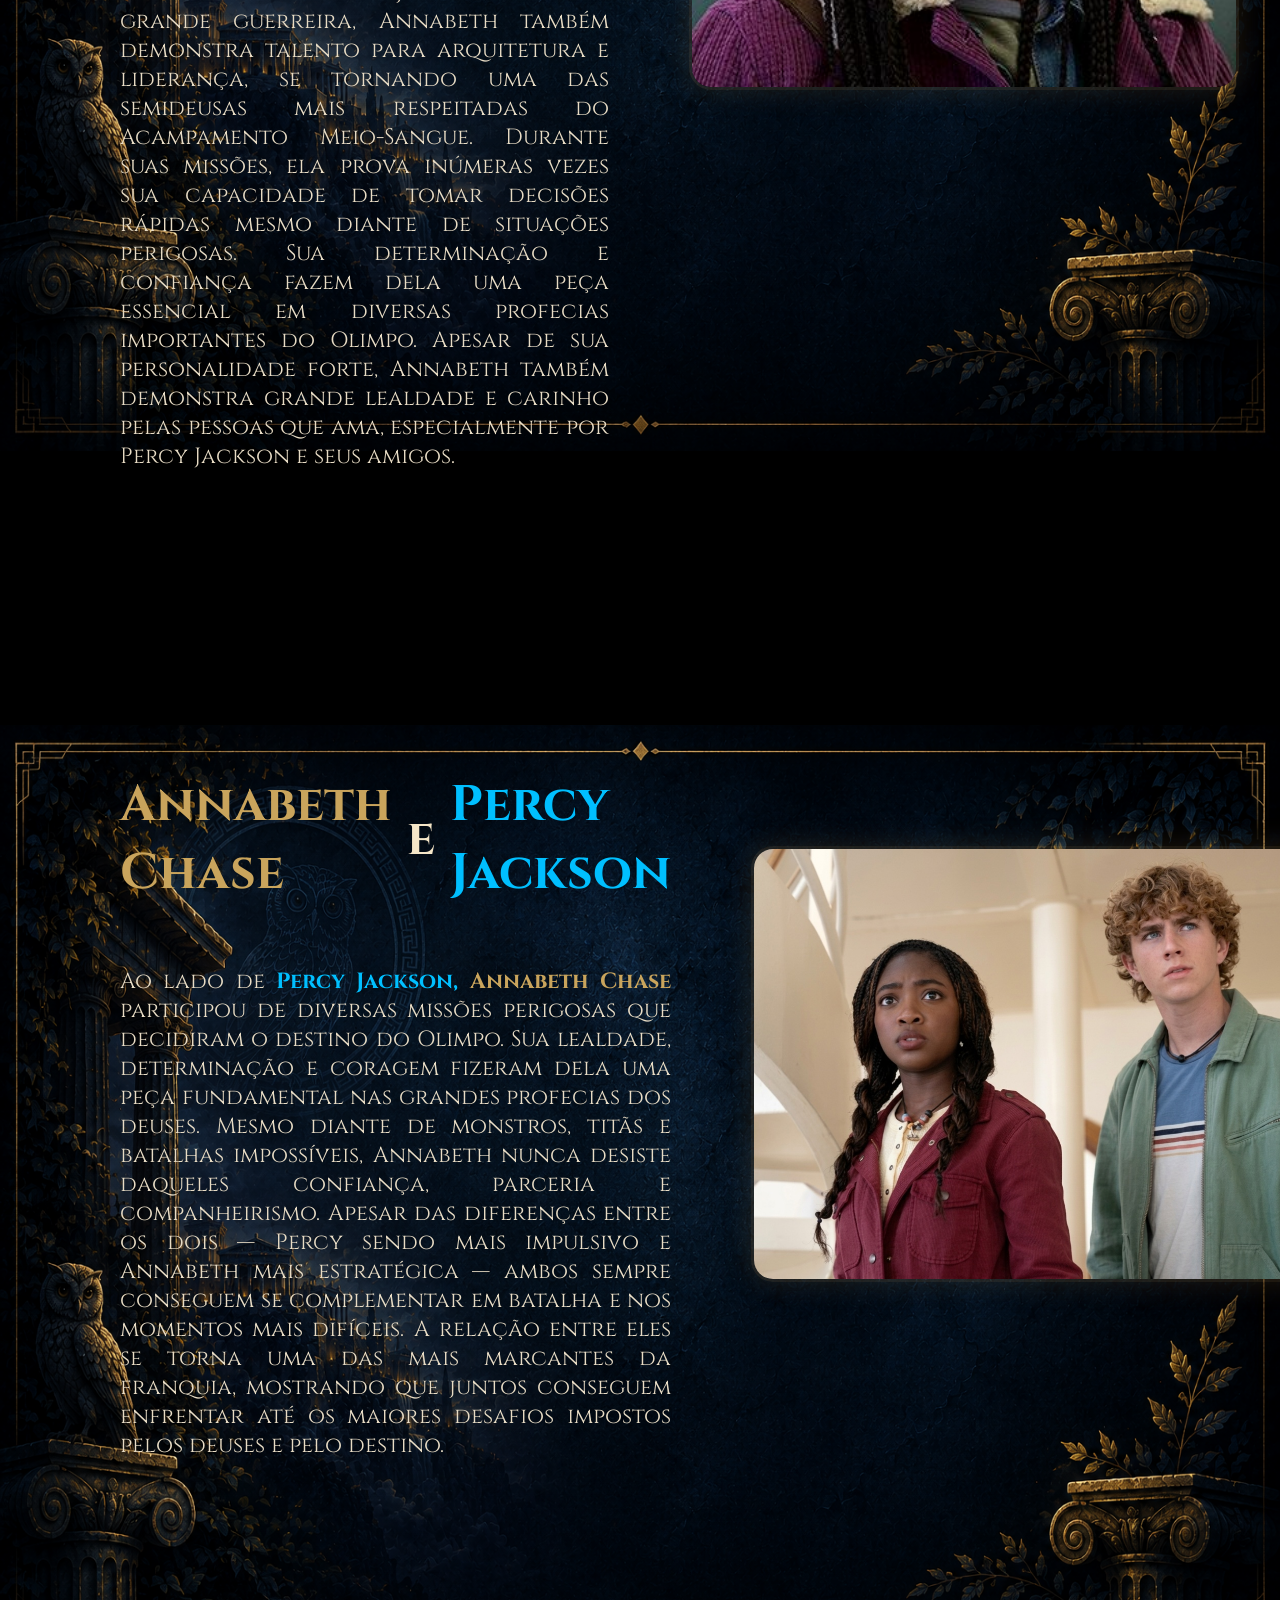
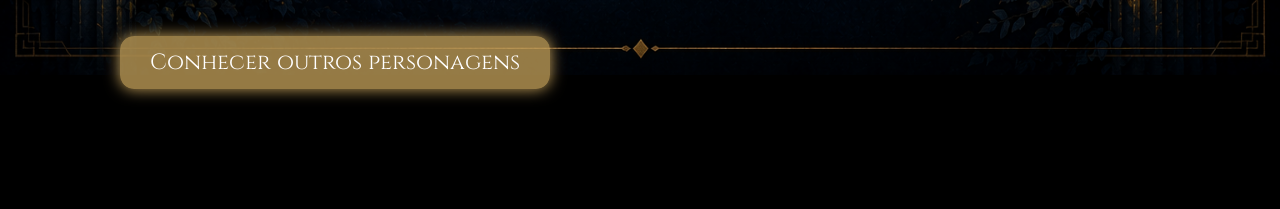
==== commit e3740124: "Finalização da página de poseidon" ====
--- a/public/annabeth.html
+++ b/public/annabeth.html
@@ -32,9 +32,6 @@
           </li>
           <li>
             <a href="deuses.html">Deuses</a>
-          </li>
-          <li>
-            <a href="./dashboard/dashboard.html">Dash</a>
           </li>
           <li>|</li>
           <li>
--- a/public/css/estilo.css
+++ b/public/css/estilo.css
@@ -626,7 +626,9 @@
 }
 
 #div_erros_login {
-  display: none
+  display: none;
+  font-size: 18px;
+  color: #FF0000;
 }
 
 /* FORMULARIO */
@@ -638,12 +640,12 @@
 
 .card_erro {
   display: none;
-  background-color: #fff;
-  color: black;
+  background-color: rgb(19, 64, 116, 0.4);
+  color: white;
   width: 230px;
   position: fixed;
   border-radius: 4px;
-  border: #ED145B 3px solid;
+  border: rgb(19, 64, 116, 0.4) 3px solid;
   padding: 10px;
   margin-right: 10%;
 }
@@ -753,4 +755,8 @@
   50%  {transform: rotate(25deg)}
   75%  {transform: rotate(-25deg)}
   100% {transform: rotate(25deg)}
+}
+
+a {
+  text-decoration: none;
 }
